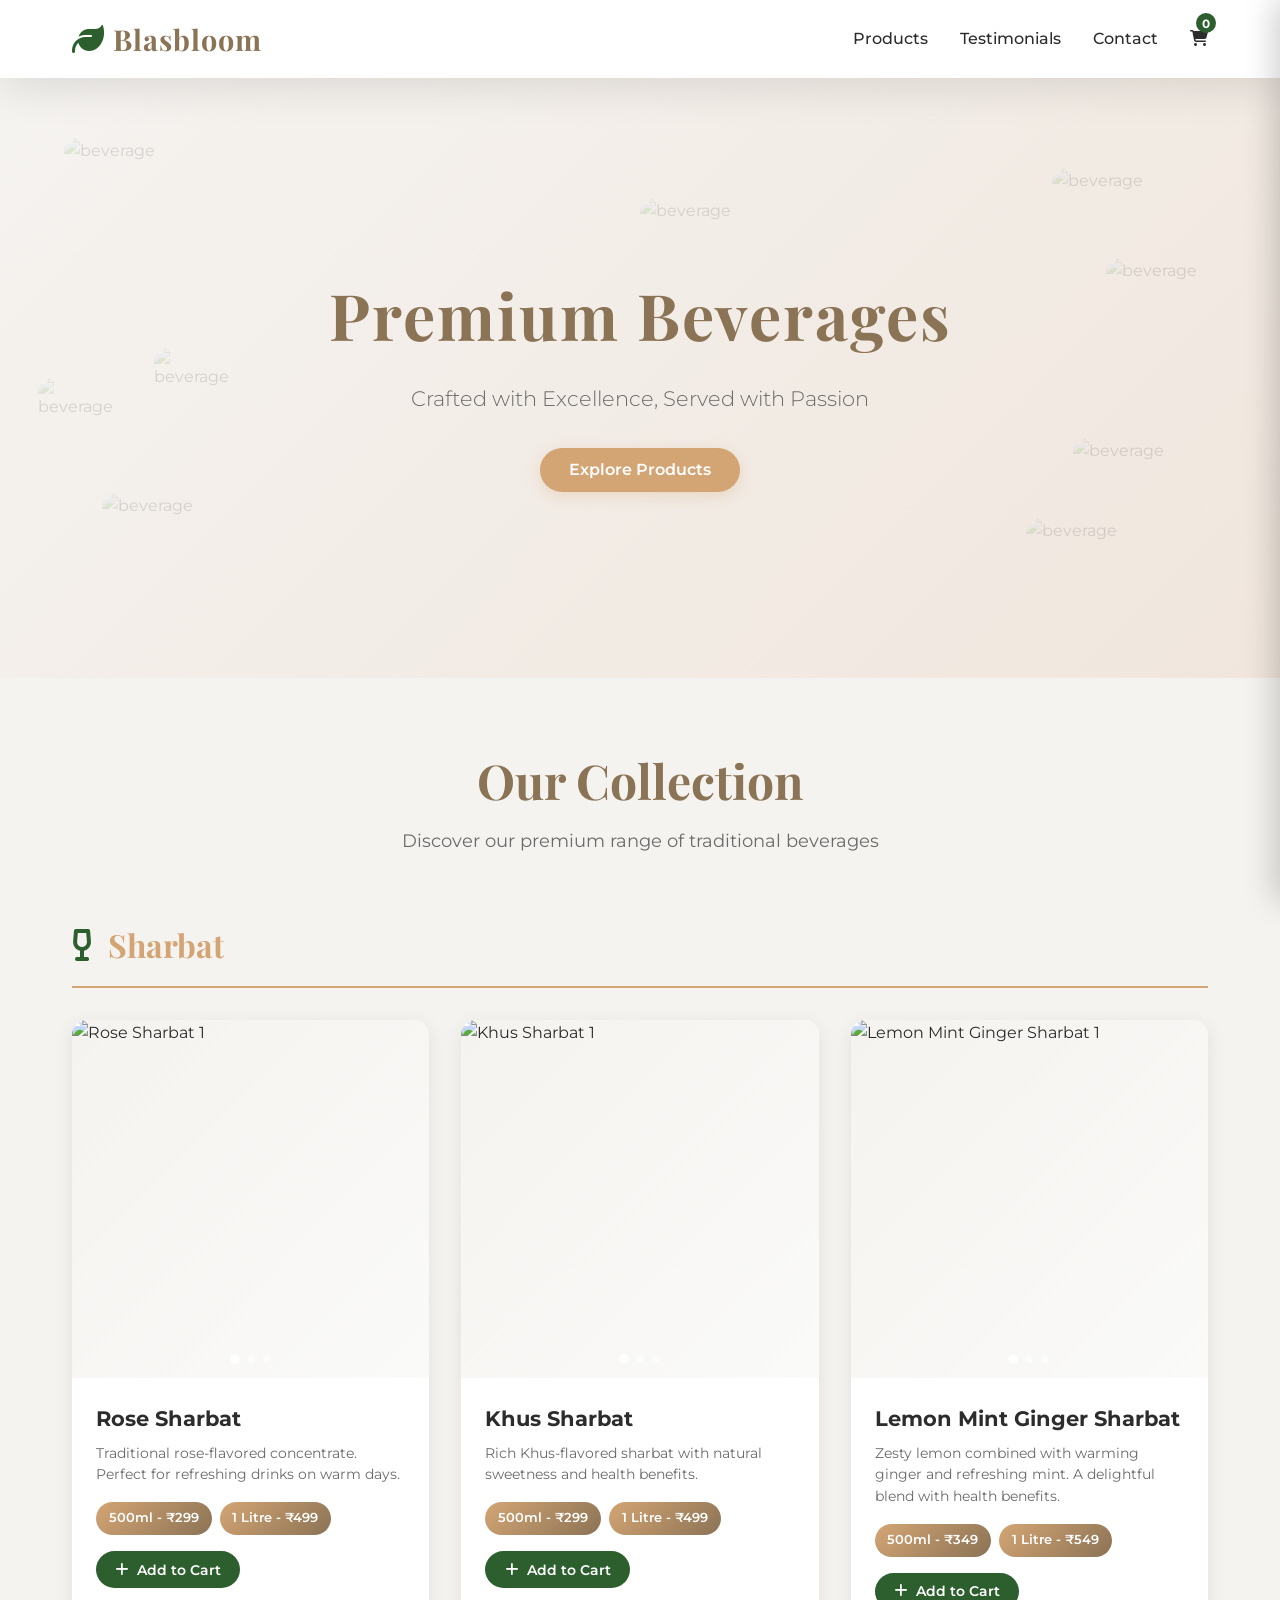
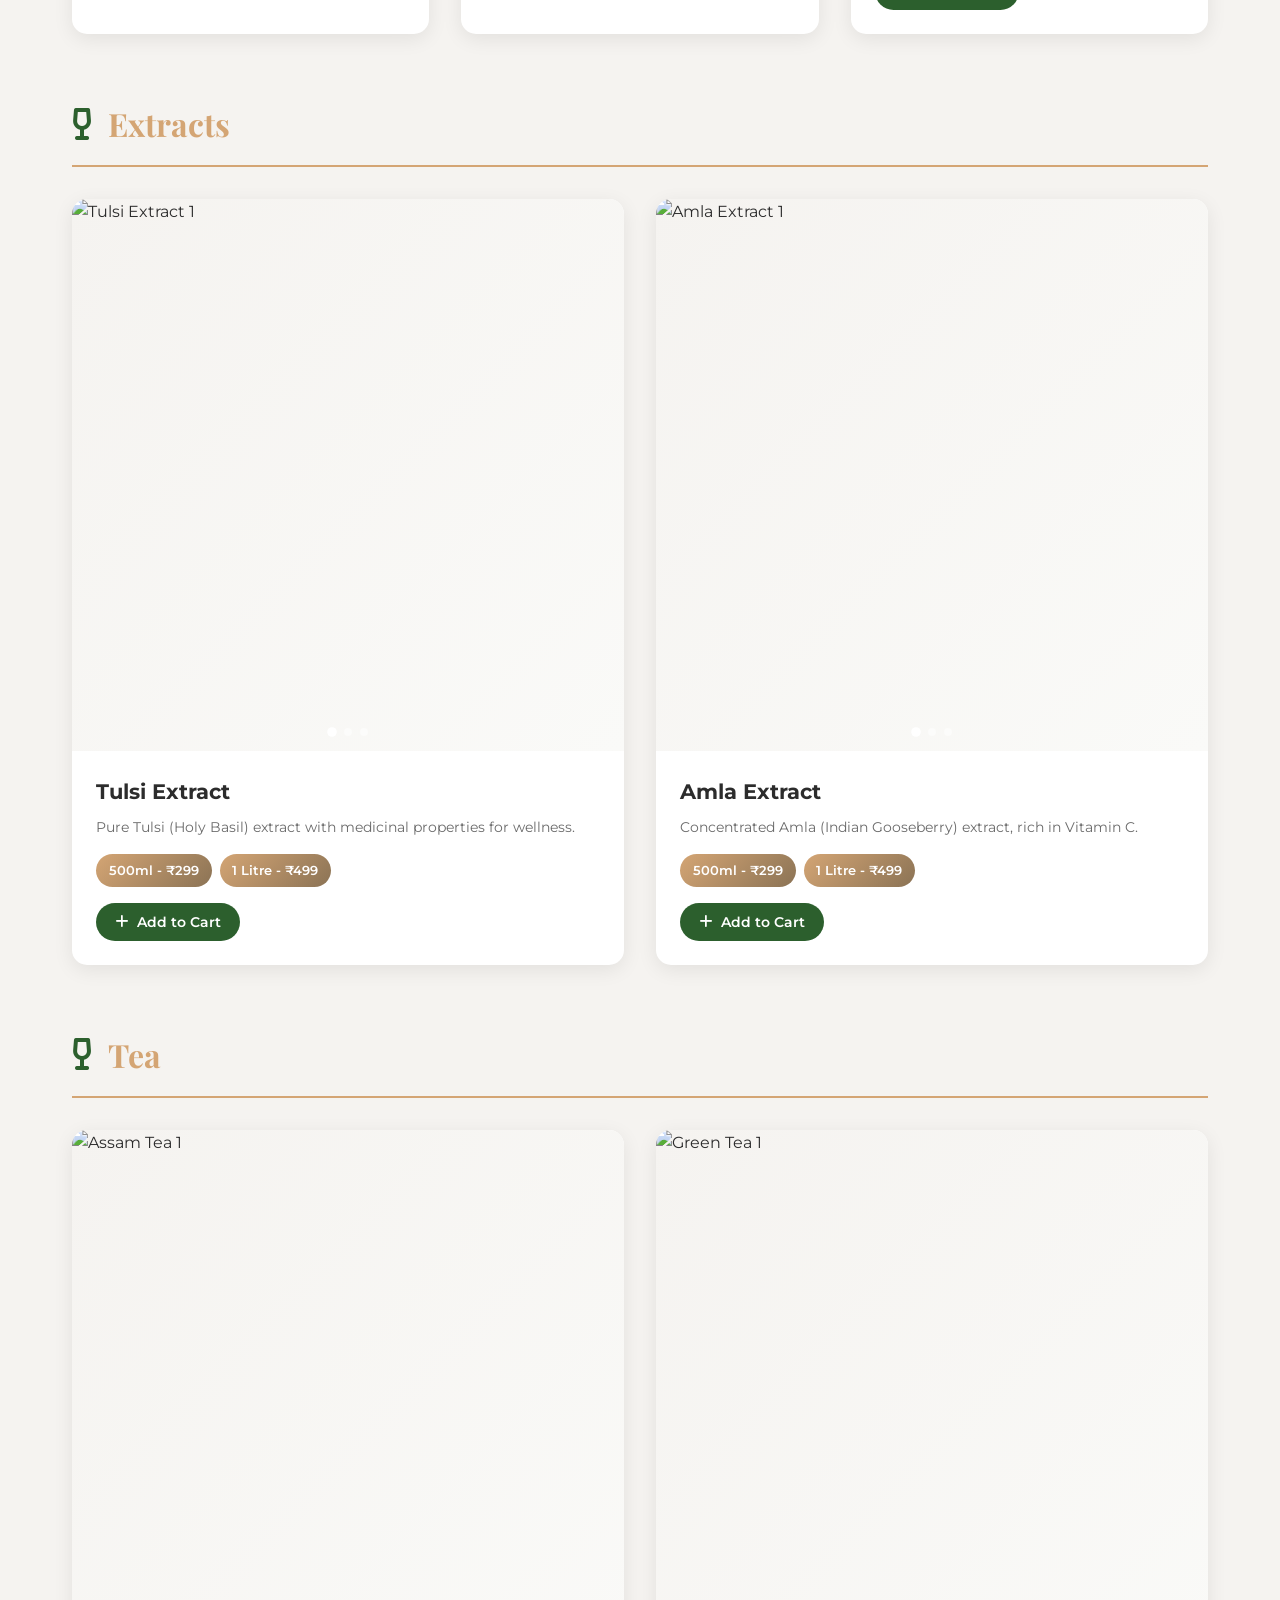
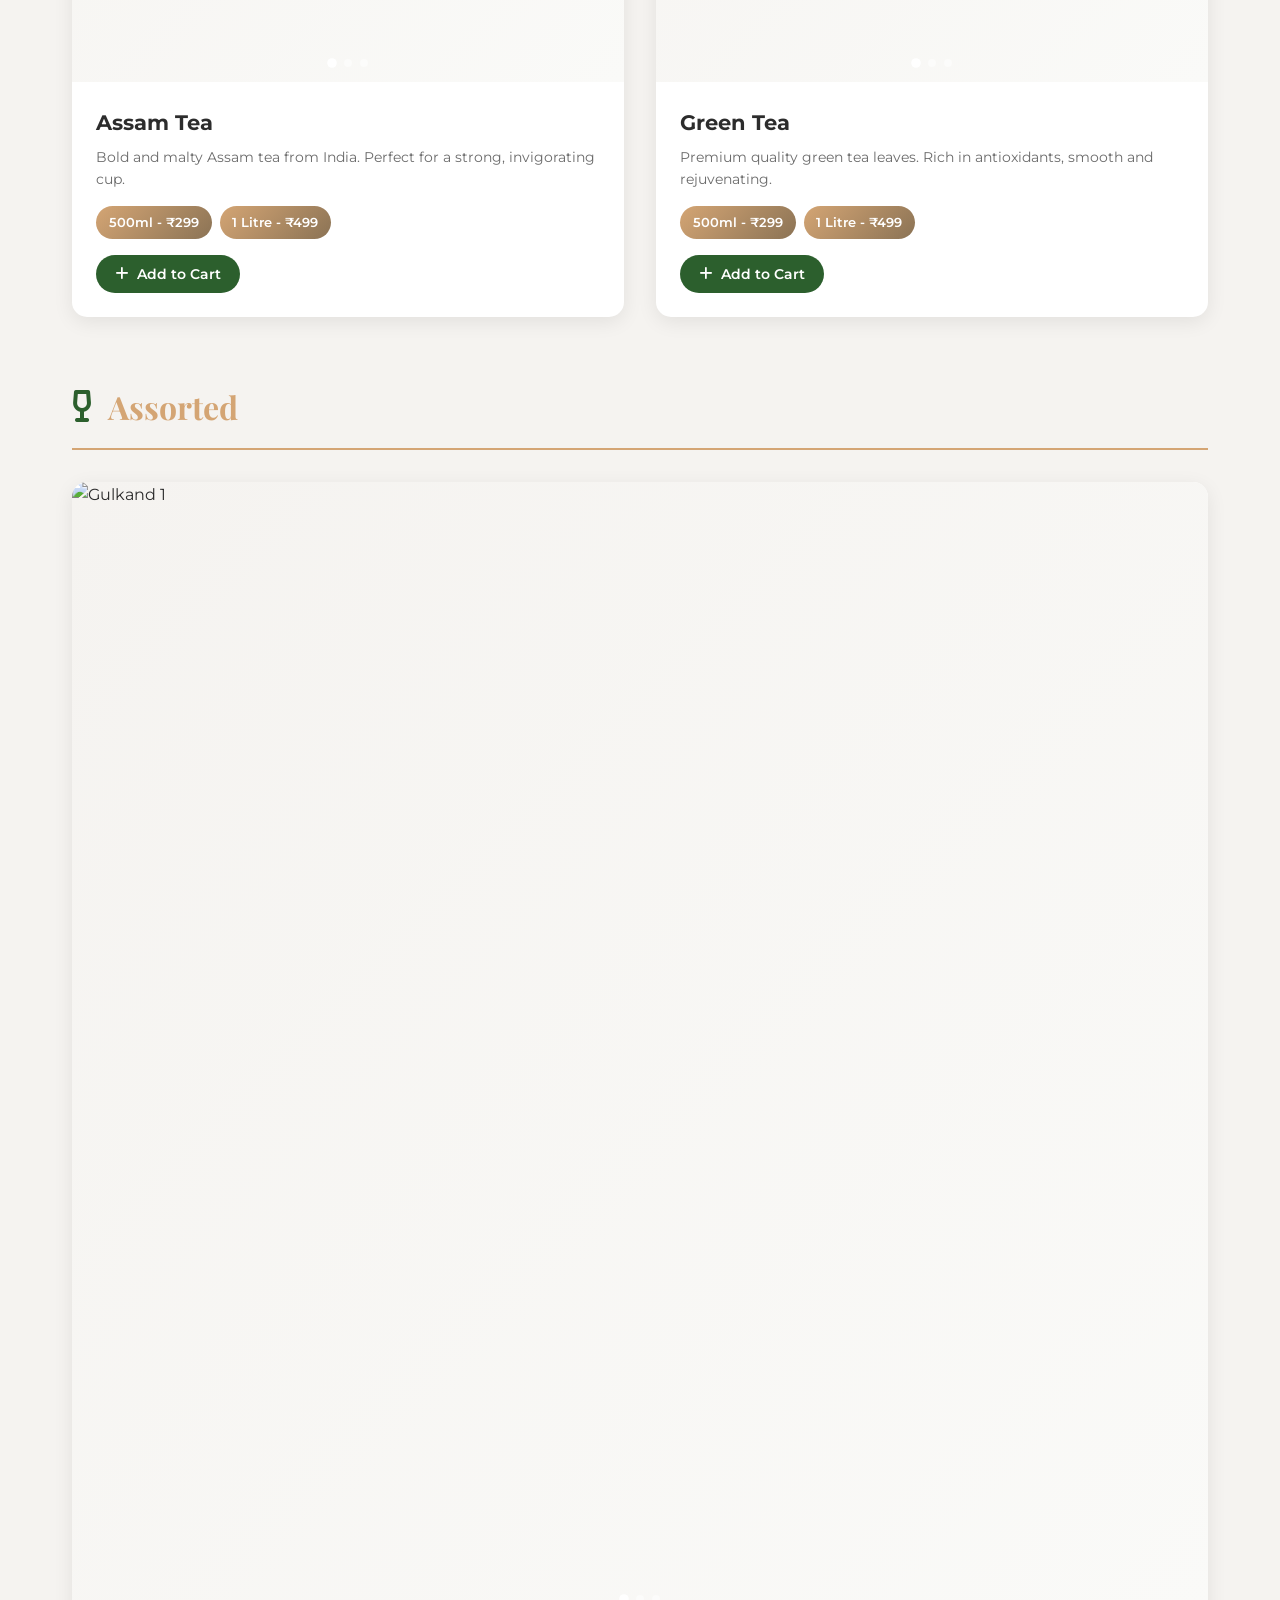
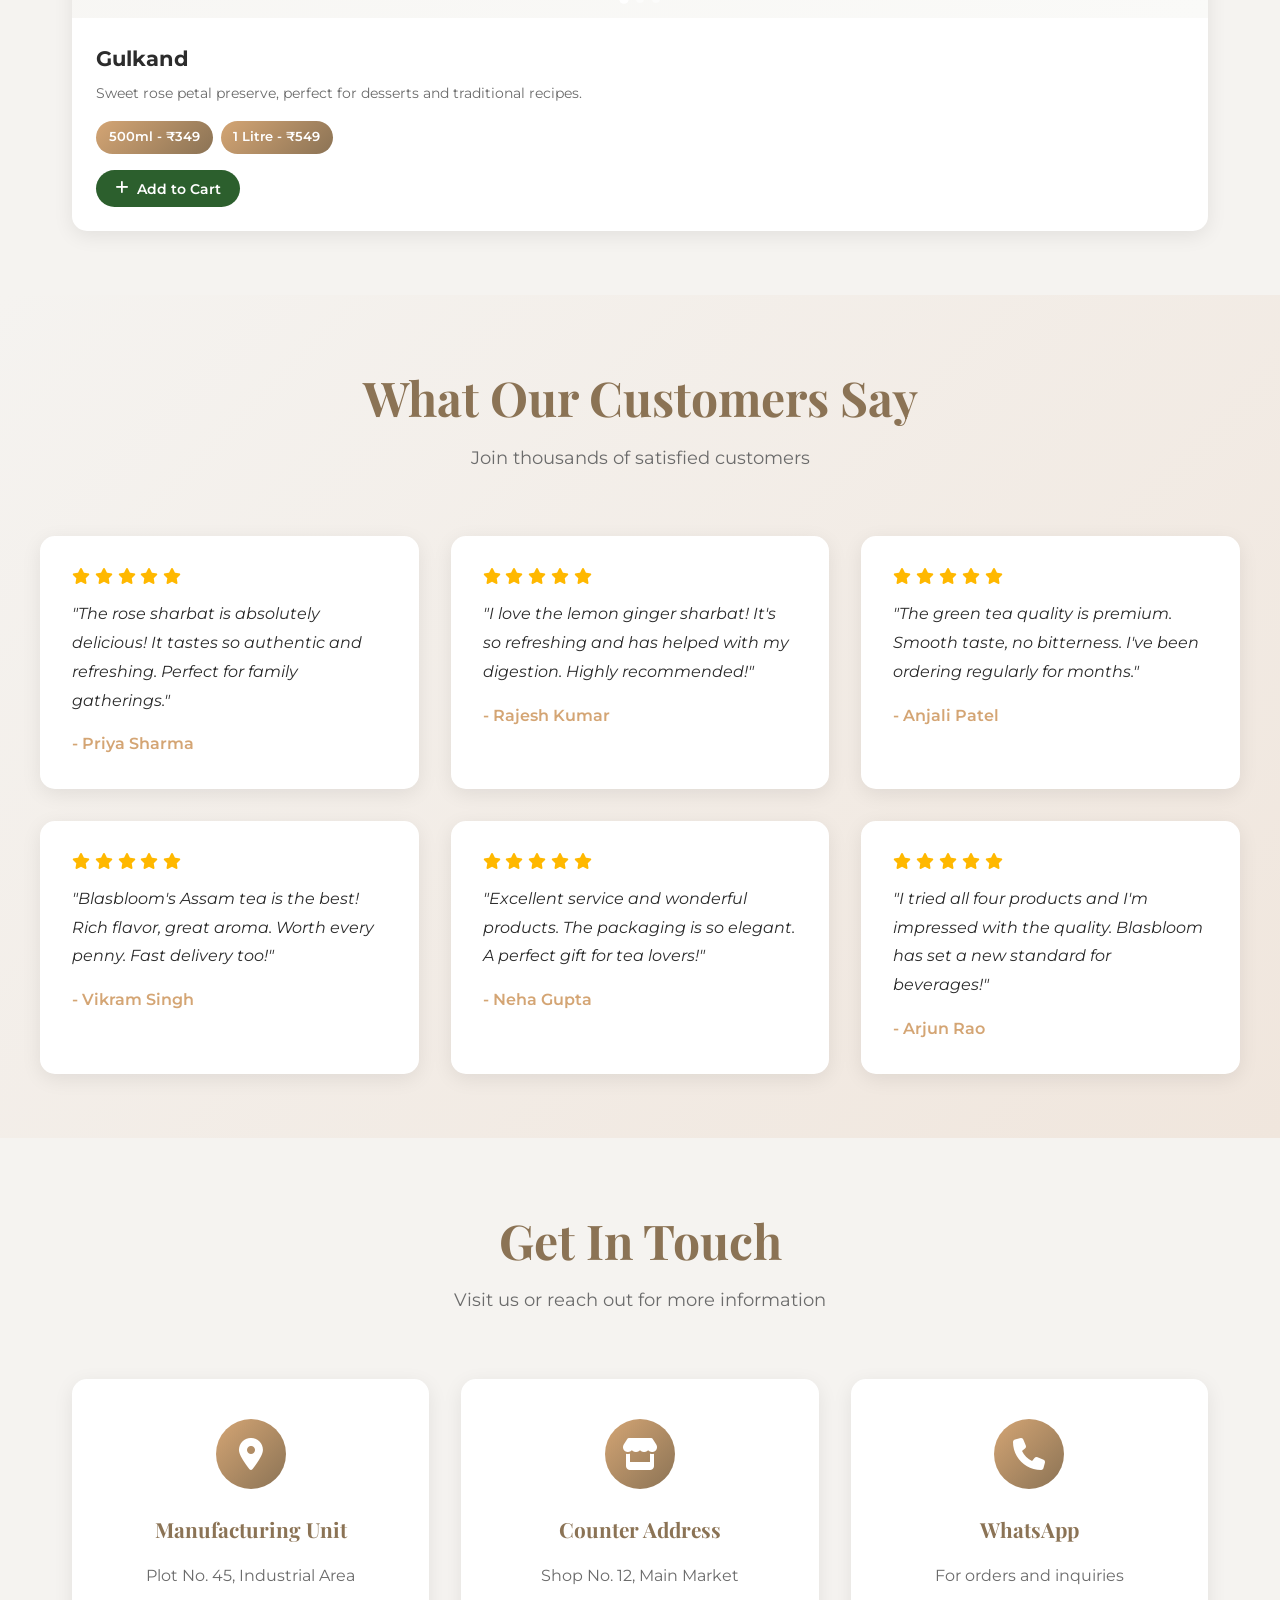
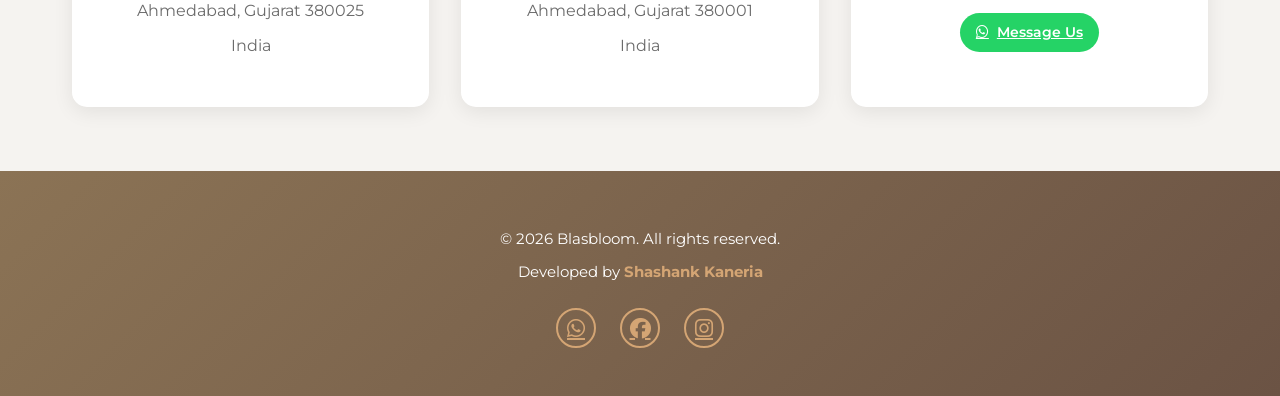
==== Blasbloom/index.html @ c69c0308 "added blasbloom" ====
<!DOCTYPE html>
<html lang="en">
<head>
    <meta charset="UTF-8">
    <meta name="viewport" content="width=device-width, initial-scale=1.0">
    <title>Blasbloom - Premium Beverages</title>
    <link href="https://fonts.googleapis.com/css2?family=Playfair+Display:wght@700&family=Montserrat:wght@400;500;600;700&display=swap" rel="stylesheet">
    <link rel="stylesheet" href="https://cdnjs.cloudflare.com/ajax/libs/font-awesome/6.4.0/css/all.min.css">
    <link rel="stylesheet" href="styles.css">
</head>
<body>
    <!-- Navigation -->
    <nav class="navbar">
        <div class="nav-container">
            <div class="logo">
                <i class="fas fa-leaf"></i>
                <span>Blasbloom</span>
            </div>
            <ul class="nav-menu">
                <li><a href="#products" class="nav-link">Products</a></li>
                <li><a href="#testimonials" class="nav-link">Testimonials</a></li>
                <li><a href="#contact" class="nav-link">Contact</a></li>
                <li><a href="#" class="nav-link cart-toggle" id="cartToggle">
                    <i class="fas fa-shopping-cart"></i>
                    <span class="cart-count" id="cartCount">0</span>
                </a></li>
            </ul>
        </div>
    </nav>

    <!-- Hero Section -->
    <section class="hero">
        <div class="hero-content">
            <h1>Premium Beverages</h1>
            <p>Crafted with Excellence, Served with Passion</p>
            <button class="btn btn-primary" onclick="document.getElementById('products').scrollIntoView({behavior: 'smooth'})">
                Explore Products
            </button>
        </div>
        <div class="hero-background">
            <img src="/img/sharbat/rose1.png?w=200&h=200&fit=crop" alt="beverage" class="hero-image hero-image-1">
            <img src="/img/sharbat/rose2.png?w=200&h=200&fit=crop" alt="beverage" class="hero-image hero-image-2">
            <img src="/img/sharbat/rose3.png?w=200&h=200&fit=crop" alt="beverage" class="hero-image hero-image-3">
            <img src="/img/sharbat/khus1.png?w=200&h=200&fit=crop" alt="beverage" class="hero-image hero-image-4">
            <img src="/img/sharbat/khus2.png?w=200&h=200&fit=crop" alt="beverage" class="hero-image hero-image-5">
            <img src="/img/sharbat/khus3.png?w=200&h=200&fit=crop" alt="beverage" class="hero-image hero-image-6">
            <img src="/img/sharbat/tulsi1.png?w=200&h=200&fit=crop" alt="beverage" class="hero-image hero-image-7">
            <img src="/img/sharbat/tulsi2.png?w=200&h=200&fit=crop" alt="beverage" class="hero-image hero-image-8">
            <img src="/img/sharbat/tulsi3.png?w=200&h=200&fit=crop" alt="beverage" class="hero-image hero-image-9">
            <img src="/img/sharbat/amlA1.png?w=200&h=200&fit=crop" alt="beverage" class="hero-image hero-image-10">
        </div>
    </section>

    <!-- Products Section -->
    <section id="products" class="products">
        <div class="section-header">
            <h2>Our Collection</h2>
            <p>Discover our premium range of traditional beverages</p>
        </div>

        <!-- Dynamic Products Container -->
        <div id="productsContainer"></div>
    </section>

    <!-- Cart Sidebar -->
    <div class="cart-sidebar" id="cartSidebar">
        <div class="cart-header">
            <h3>Your Cart</h3>
            <button class="close-cart" onclick="toggleCart()">&times;</button>
        </div>
        <div class="cart-items" id="cartItems">
            <p class="empty-cart">Your cart is empty</p>
        </div>
        <div class="cart-summary">
            <div class="summary-row">
                <span>Subtotal:</span>
                <span id="subtotal">₹0</span>
            </div>
            <div class="summary-row">
                <span>Tax (5%):</span>
                <span id="tax">₹0</span>
            </div>
            <div class="summary-row total">
                <span>Total:</span>
                <span id="total">₹0</span>
            </div>
        </div>
        <button class="btn btn-primary btn-checkout" onclick="proceedToCheckout()">
            Proceed to Checkout
        </button>
    </div>

    <!-- Testimonials Section -->
    <section id="testimonials" class="testimonials">
        <div class="section-header">
            <h2>What Our Customers Say</h2>
            <p>Join thousands of satisfied customers</p>
        </div>
        <div class="testimonials-grid">
            <div class="testimonial-card">
                <div class="stars">
                    <i class="fas fa-star"></i>
                    <i class="fas fa-star"></i>
                    <i class="fas fa-star"></i>
                    <i class="fas fa-star"></i>
                    <i class="fas fa-star"></i>
                </div>
                <p class="testimonial-text">"The rose sharbat is absolutely delicious! It tastes so authentic and refreshing. Perfect for family gatherings."</p>
                <p class="testimonial-author">- Priya Sharma</p>
            </div>

            <div class="testimonial-card">
                <div class="stars">
                    <i class="fas fa-star"></i>
                    <i class="fas fa-star"></i>
                    <i class="fas fa-star"></i>
                    <i class="fas fa-star"></i>
                    <i class="fas fa-star"></i>
                </div>
                <p class="testimonial-text">"I love the lemon ginger sharbat! It's so refreshing and has helped with my digestion. Highly recommended!"</p>
                <p class="testimonial-author">- Rajesh Kumar</p>
            </div>

            <div class="testimonial-card">
                <div class="stars">
                    <i class="fas fa-star"></i>
                    <i class="fas fa-star"></i>
                    <i class="fas fa-star"></i>
                    <i class="fas fa-star"></i>
                    <i class="fas fa-star"></i>
                </div>
                <p class="testimonial-text">"The green tea quality is premium. Smooth taste, no bitterness. I've been ordering regularly for months."</p>
                <p class="testimonial-author">- Anjali Patel</p>
            </div>

            <div class="testimonial-card">
                <div class="stars">
                    <i class="fas fa-star"></i>
                    <i class="fas fa-star"></i>
                    <i class="fas fa-star"></i>
                    <i class="fas fa-star"></i>
                    <i class="fas fa-star"></i>
                </div>
                <p class="testimonial-text">"Blasbloom's Assam tea is the best! Rich flavor, great aroma. Worth every penny. Fast delivery too!"</p>
                <p class="testimonial-author">- Vikram Singh</p>
            </div>

            <div class="testimonial-card">
                <div class="stars">
                    <i class="fas fa-star"></i>
                    <i class="fas fa-star"></i>
                    <i class="fas fa-star"></i>
                    <i class="fas fa-star"></i>
                    <i class="fas fa-star"></i>
                </div>
                <p class="testimonial-text">"Excellent service and wonderful products. The packaging is so elegant. A perfect gift for tea lovers!"</p>
                <p class="testimonial-author">- Neha Gupta</p>
            </div>

            <div class="testimonial-card">
                <div class="stars">
                    <i class="fas fa-star"></i>
                    <i class="fas fa-star"></i>
                    <i class="fas fa-star"></i>
                    <i class="fas fa-star"></i>
                    <i class="fas fa-star"></i>
                </div>
                <p class="testimonial-text">"I tried all four products and I'm impressed with the quality. Blasbloom has set a new standard for beverages!"</p>
                <p class="testimonial-author">- Arjun Rao</p>
            </div>
        </div>
    </section>

    <!-- Contact Section -->
    <section id="contact" class="contact">
        <div class="section-header">
            <h2>Get In Touch</h2>
            <p>Visit us or reach out for more information</p>
        </div>
        <div class="contact-grid">
            <div class="contact-card">
                <div class="contact-icon">
                    <i class="fas fa-map-marker-alt"></i>
                </div>
                <h3>Manufacturing Unit</h3>
                <p>Plot No. 45, Industrial Area</p>
                <p>Ahmedabad, Gujarat 380025</p>
                <p>India</p>
            </div>

            <div class="contact-card">
                <div class="contact-icon">
                    <i class="fas fa-store"></i>
                </div>
                <h3>Counter Address</h3>
                <p>Shop No. 12, Main Market</p>
                <p>Ahmedabad, Gujarat 380001</p>
                <p>India</p>
            </div>

            <div class="contact-card">
                <div class="contact-icon">
                    <i class="fas fa-phone"></i>
                </div>
                <h3>WhatsApp</h3>
                <p>For orders and inquiries</p>
                <a href="https://wa.me/919649507931" target="_blank" class="btn btn-small btn-whatsapp">
                    <i class="fab fa-whatsapp"></i> Message Us
                </a>
            </div>
        </div>
    </section>

    <!-- Footer -->
    <footer class="footer">
        <div class="footer-content">
            <p>&copy; 2026 Blasbloom. All rights reserved.</p>
            <p>Developed by <strong>Shashank Kaneria</strong></p>
        </div>
        <div class="footer-social">
            <a href="https://wa.me/919649507931" target="_blank" title="WhatsApp"><i class="fab fa-whatsapp"></i></a>
            <a href="#" title="Facebook"><i class="fab fa-facebook"></i></a>
            <a href="#" title="Instagram"><i class="fab fa-instagram"></i></a>
        </div>
    </footer>

    <!-- Cart Overlay -->
    <div class="cart-overlay" id="cartOverlay" onclick="toggleCart()"></div>

    <script src="script.js"></script>
</body>
</html>
---- Blasbloom/styles.css ----
/* ==================== Global Styles ==================== */
* {
    margin: 0;
    padding: 0;
    box-sizing: border-box;
}

:root {
    --primary-color: #8B7355;
    --secondary-color: #D4A574;
    --accent-color: #2C5F2D;
    --light-bg: #F5F3F0;
    --text-dark: #2C2C2C;
    --text-light: #6B6B6B;
    --white: #FFFFFF;
    --shadow: 0 10px 40px rgba(0, 0, 0, 0.1);
    --transition: all 0.3s ease;
}

html {
    scroll-behavior: smooth;
}

body {
    font-family: 'Montserrat', sans-serif;
    color: var(--text-dark);
    line-height: 1.6;
    background-color: var(--light-bg);
}

/* ==================== Navigation ==================== */
.navbar {
    background: var(--white);
    padding: 1rem 0;
    position: sticky;
    top: 0;
    z-index: 100;
    box-shadow: var(--shadow);
    animation: slideDown 0.5s ease;
}

@keyframes slideDown {
    from {
        transform: translateY(-100%);
        opacity: 0;
    }
    to {
        transform: translateY(0);
        opacity: 1;
    }
}

.nav-container {
    max-width: 1200px;
    margin: 0 auto;
    padding: 0 2rem;
    display: flex;
    justify-content: space-between;
    align-items: center;
}

.logo {
    font-size: 1.8rem;
    font-weight: 700;
    color: var(--primary-color);
    display: flex;
    align-items: center;
    gap: 0.5rem;
    font-family: 'Playfair Display', serif;
    letter-spacing: 1px;
}

.logo i {
    color: var(--accent-color);
    font-size: 2rem;
}

.nav-menu {
    display: flex;
    list-style: none;
    gap: 2rem;
    align-items: center;
}

.nav-link {
    text-decoration: none;
    color: var(--text-dark);
    font-weight: 500;
    position: relative;
    transition: var(--transition);
    padding: 0.5rem 0;
}

.nav-link::after {
    content: '';
    position: absolute;
    bottom: 0;
    left: 0;
    width: 0;
    height: 2px;
    background: var(--secondary-color);
    transition: var(--transition);
}

.nav-link:hover::after {
    width: 100%;
}

.nav-link:hover {
    color: var(--secondary-color);
}

#cartToggle {
    position: relative;
}

.cart-count {
    position: absolute;
    top: -8px;
    right: -8px;
    background: var(--accent-color);
    color: var(--white);
    border-radius: 50%;
    width: 20px;
    height: 20px;
    display: flex;
    align-items: center;
    justify-content: center;
    font-size: 0.75rem;
    font-weight: 700;
}

/* ==================== Hero Section ==================== */
.hero {
    position: relative;
    min-height: 600px;
    display: flex;
    align-items: center;
    justify-content: center;
    overflow: hidden;
    background: linear-gradient(135deg, var(--light-bg) 0%, #F0E6DD 100%);
}

.hero-background {
    position: absolute;
    width: 100%;
    height: 100%;
    top: 0;
    left: 0;
    z-index: 0;
    overflow: hidden;
}

.blob {
    position: absolute;
    opacity: 0.1;
}

.blob-1 {
    width: 500px;
    height: 500px;
    background: var(--primary-color);
    border-radius: 40% 60% 70% 30% / 40% 50% 60% 50%;
    top: -200px;
    right: -200px;
    animation: blob1 8s infinite;
}

.blob-2 {
    width: 400px;
    height: 400px;
    background: var(--secondary-color);
    border-radius: 30% 70% 70% 30% / 30% 30% 70% 70%;
    bottom: -150px;
    left: -150px;
    animation: blob2 8s infinite;
}

.hero-image {
    position: absolute;
    width: 120px;
    height: 120px;
    object-fit: cover;
    border-radius: 15px;
    opacity: 0.15;
    animation-duration: 15s;
    animation-iteration-count: infinite;
}

.hero-image-1 {
    top: 10%;
    left: 5%;
    animation: float 15s ease-in-out infinite;
}

.hero-image-2 {
    top: 15%;
    right: 10%;
    width: 100px;
    height: 100px;
    animation: float 18s ease-in-out infinite 2s;
}

.hero-image-3 {
    top: 50%;
    left: 3%;
    width: 90px;
    height: 90px;
    animation: float 16s ease-in-out infinite 4s;
}

.hero-image-4 {
    top: 30%;
    right: 5%;
    width: 110px;
    height: 110px;
    animation: float 17s ease-in-out infinite 1s;
}

.hero-image-5 {
    bottom: 15%;
    left: 8%;
    width: 95px;
    height: 95px;
    animation: float 19s ease-in-out infinite 3s;
}

.hero-image-6 {
    top: 60%;
    right: 8%;
    width: 105px;
    height: 105px;
    animation: float 16s ease-in-out infinite 2.5s;
}

.hero-image-7 {
    top: 45%;
    left: 12%;
    width: 85px;
    height: 85px;
    animation: float 18s ease-in-out infinite 1.5s;
}

.hero-image-8 {
    bottom: 10%;
    right: 12%;
    width: 100px;
    height: 100px;
    animation: float 17s ease-in-out infinite 3.5s;
}

.hero-image-9 {
    top: 20%;
    left: 50%;
    width: 95px;
    height: 95px;
    animation: float 20s ease-in-out infinite 2s;
}

.hero-image-10 {
    bottom: 20%;
    left: 45%;
    width: 110px;
    height: 110px;
    animation: float 15s ease-in-out infinite 4s;
}

@keyframes float {
    0%, 100% { transform: translateY(0px) rotate(0deg); opacity: 0.15; }
    50% { transform: translateY(-20px) rotate(180deg); opacity: 0.25; }
}

@keyframes blob1 {
    0%, 100% { transform: translate(0, 0) rotate(0deg); }
    50% { transform: translate(30px, -30px) rotate(180deg); }
}

@keyframes blob2 {
    0%, 100% { transform: translate(0, 0) rotate(0deg); }
    50% { transform: translate(-20px, 20px) rotate(180deg); }
}

.hero-content {
    position: relative;
    z-index: 10;
    text-align: center;
    animation: fadeInUp 0.8s ease;
}

@keyframes fadeInUp {
    from {
        opacity: 0;
        transform: translateY(30px);
    }
    to {
        opacity: 1;
        transform: translateY(0);
    }
}

.hero-content h1 {
    font-family: 'Playfair Display', serif;
    font-size: 4rem;
    color: var(--primary-color);
    margin-bottom: 1rem;
    letter-spacing: 2px;
}

.hero-content p {
    font-size: 1.3rem;
    color: var(--text-light);
    margin-bottom: 2rem;
    font-weight: 300;
}

/* ==================== Buttons ==================== */
.btn {
    padding: 0.8rem 1.8rem;
    border: none;
    border-radius: 50px;
    cursor: pointer;
    font-weight: 600;
    transition: var(--transition);
    font-family: 'Montserrat', sans-serif;
    font-size: 1rem;
}

.btn-primary {
    background: var(--secondary-color);
    color: var(--white);
    box-shadow: 0 4px 15px rgba(212, 165, 116, 0.3);
}

.btn-primary:hover {
    transform: translateY(-2px);
    box-shadow: 0 6px 20px rgba(212, 165, 116, 0.4);
}

.btn-small {
    padding: 0.5rem 1rem;
    font-size: 0.9rem;
}

.btn-add-cart {
    background: var(--accent-color);
    color: var(--white);
    display: inline-flex;
    align-items: center;
    justify-content: center;
    gap: 0.5rem;
    padding: 0.6rem 1.2rem;
    border-radius: 25px;
    font-size: 0.9rem;
    font-weight: 600;
}

.btn-add-cart:hover {
    transform: translateY(-2px);
    box-shadow: 0 4px 15px rgba(44, 95, 45, 0.3);
}

.btn-checkout {
    width: 100%;
    margin-top: 1.5rem;
}

.btn-whatsapp {
    background: #25D366;
    color: var(--white);
    display: inline-flex;
    align-items: center;
    gap: 0.5rem;
    margin-top: 1rem;
}

.btn-whatsapp:hover {
    background: #20BA5A;
}

/* ==================== Products Section ==================== */
.products {
    max-width: 1200px;
    margin: 4rem auto;
    padding: 0 2rem;
}

.section-header {
    text-align: center;
    margin-bottom: 4rem;
    animation: fadeIn 0.6s ease;
}

@keyframes fadeIn {
    from { opacity: 0; }
    to { opacity: 1; }
}

.section-header h2 {
    font-family: 'Playfair Display', serif;
    font-size: 3rem;
    color: var(--primary-color);
    margin-bottom: 0.5rem;
}

.section-header p {
    color: var(--text-light);
    font-size: 1.1rem;
}

.category {
    margin-bottom: 4rem;
}

.category-title {
    font-family: 'Playfair Display', serif;
    font-size: 2rem;
    color: var(--secondary-color);
    margin-bottom: 2rem;
    padding-bottom: 1rem;
    border-bottom: 2px solid var(--secondary-color);
    display: flex;
    align-items: center;
    gap: 1rem;
}

.category-title i {
    color: var(--accent-color);
}

.products-grid {
    display: grid;
    grid-template-columns: repeat(auto-fit, minmax(280px, 1fr));
    gap: 2rem;
}

.product-card {
    background: var(--white);
    border-radius: 15px;
    overflow: hidden;
    box-shadow: 0 5px 20px rgba(0, 0, 0, 0.08);
    transition: var(--transition);
    animation: fadeInUp 0.6s ease;
}

.product-card:hover {
    transform: translateY(-10px);
    box-shadow: var(--shadow);
}

.product-images {
    position: relative;
    width: 100%;
    aspect-ratio: 1;
    overflow: hidden;
    background: linear-gradient(135deg, var(--light-bg) 0%, #FAFAF8 100%);
}

.image-slider {
    position: relative;
    width: 100%;
    height: 100%;
}

.product-img {
    width: 100%;
    height: 100%;
    object-fit: cover;
    opacity: 0;
    position: absolute;
    transition: opacity 0.5s ease;
}

.product-img.active {
    opacity: 1;
}

.image-dots {
    position: absolute;
    bottom: 15px;
    left: 50%;
    transform: translateX(-50%);
    display: flex;
    gap: 8px;
    z-index: 10;
}

.dot {
    width: 8px;
    height: 8px;
    background: rgba(255, 255, 255, 0.5);
    border-radius: 50%;
    cursor: pointer;
    transition: var(--transition);
}

.dot.active {
    background: var(--white);
    transform: scale(1.2);
}

.dot:hover {
    background: rgba(255, 255, 255, 0.8);
}

.product-info {
    padding: 1.5rem;
}

.product-info h4 {
    font-size: 1.3rem;
    color: var(--text-dark);
    margin-bottom: 0.5rem;
}

.product-description {
    color: var(--text-light);
    font-size: 0.9rem;
    margin-bottom: 1rem;
    line-height: 1.5;
}

.product-sizes {
    display: flex;
    gap: 0.5rem;
    margin: 0.8rem 0;
    flex-wrap: wrap;
}

.size-badge {
    background: linear-gradient(135deg, var(--secondary-color) 0%, var(--primary-color) 100%);
    color: var(--white);
    padding: 0.4rem 0.8rem;
    border-radius: 20px;
    font-size: 0.8rem;
    font-weight: 600;
    display: inline-block;
}

.product-footer {
    display: flex;
    justify-content: space-between;
    align-items: center;
    margin-top: 1rem;
}

.price {
    font-size: 1.5rem;
    font-weight: 700;
    color: var(--secondary-color);
}

/* ==================== Cart Sidebar ==================== */
.cart-sidebar {
    position: fixed;
    right: -400px;
    top: 0;
    width: 400px;
    height: 100vh;
    background: var(--white);
    box-shadow: -5px 0 30px rgba(0, 0, 0, 0.2);
    z-index: 200;
    display: flex;
    flex-direction: column;
    transition: var(--transition);
    overflow-y: auto;
}

.cart-sidebar.active {
    right: 0;
}

.cart-header {
    padding: 1.5rem;
    border-bottom: 2px solid var(--light-bg);
    display: flex;
    justify-content: space-between;
    align-items: center;
}

.cart-header h3 {
    color: var(--primary-color);
    font-family: 'Playfair Display', serif;
    font-size: 1.5rem;
}

.close-cart {
    background: none;
    border: none;
    font-size: 2rem;
    cursor: pointer;
    color: var(--text-dark);
    transition: var(--transition);
}

.close-cart:hover {
    color: var(--secondary-color);
}

.cart-items {
    flex: 1;
    overflow-y: auto;
    padding: 1.5rem;
}

.empty-cart {
    text-align: center;
    color: var(--text-light);
    padding: 2rem 0;
}

.cart-item {
    display: flex;
    gap: 1rem;
    padding: 1rem 0;
    border-bottom: 1px solid var(--light-bg);
    animation: slideInRight 0.3s ease;
}

@keyframes slideInRight {
    from {
        opacity: 0;
        transform: translateX(20px);
    }
    to {
        opacity: 1;
        transform: translateX(0);
    }
}

.cart-item-image {
    width: 80px;
    height: 80px;
    border-radius: 8px;
    object-fit: cover;
}

.cart-item-details {
    flex: 1;
}

.cart-item-name {
    font-weight: 600;
    color: var(--text-dark);
    margin-bottom: 0.5rem;
}

.cart-item-size {
    font-size: 0.85rem;
    color: var(--secondary-color);
    font-weight: 600;
    margin-bottom: 0.5rem;
}

.cart-item-controls {
    display: flex;
    align-items: center;
    gap: 0.5rem;
    margin-bottom: 0.5rem;
}

.qty-btn {
    width: 24px;
    height: 24px;
    border: 1px solid var(--secondary-color);
    background: none;
    color: var(--secondary-color);
    border-radius: 4px;
    cursor: pointer;
    font-weight: 600;
    transition: var(--transition);
}

.qty-btn:hover {
    background: var(--secondary-color);
    color: var(--white);
}

.cart-item-qty {
    font-weight: 600;
    min-width: 30px;
    text-align: center;
}

.cart-item-price {
    color: var(--secondary-color);
    font-weight: 700;
}

.remove-btn {
    background: none;
    border: none;
    color: #E74C3C;
    cursor: pointer;
    font-size: 0.8rem;
    transition: var(--transition);
}

.remove-btn:hover {
    color: #C0392B;
}

.cart-summary {
    padding: 1.5rem;
    border-top: 2px solid var(--light-bg);
    background: var(--light-bg);
}

.summary-row {
    display: flex;
    justify-content: space-between;
    margin-bottom: 0.8rem;
    color: var(--text-dark);
    font-weight: 500;
}

.summary-row.total {
    font-size: 1.2rem;
    font-weight: 700;
    color: var(--secondary-color);
    border-top: 1px solid rgba(0, 0, 0, 0.1);
    padding-top: 0.8rem;
}

.cart-overlay {
    position: fixed;
    top: 0;
    left: 0;
    width: 100%;
    height: 100%;
    background: rgba(0, 0, 0, 0.5);
    z-index: 150;
    opacity: 0;
    visibility: hidden;
    transition: var(--transition);
}

.cart-overlay.active {
    opacity: 1;
    visibility: visible;
}

/* ==================== Testimonials Section ==================== */
.testimonials {
    background: linear-gradient(135deg, var(--light-bg) 0%, #F0E6DD 100%);
    padding: 4rem 2rem;
    margin: 4rem 0;
}

.testimonials-grid {
    display: grid;
    grid-template-columns: repeat(auto-fit, minmax(300px, 1fr));
    gap: 2rem;
    max-width: 1200px;
    margin: 3rem auto 0;
}

.testimonial-card {
    background: var(--white);
    padding: 2rem;
    border-radius: 15px;
    box-shadow: 0 5px 20px rgba(0, 0, 0, 0.08);
    transition: var(--transition);
    animation: fadeInUp 0.6s ease;
}

.testimonial-card:hover {
    transform: translateY(-5px);
    box-shadow: var(--shadow);
}

.stars {
    display: flex;
    gap: 0.3rem;
    margin-bottom: 1rem;
    color: #FFB800;
}

.testimonial-text {
    color: var(--text-dark);
    margin-bottom: 1rem;
    line-height: 1.8;
    font-style: italic;
}

.testimonial-author {
    color: var(--secondary-color);
    font-weight: 600;
}

/* ==================== Contact Section ==================== */
.contact {
    max-width: 1200px;
    margin: 4rem auto;
    padding: 0 2rem;
}

.contact-grid {
    display: grid;
    grid-template-columns: repeat(auto-fit, minmax(300px, 1fr));
    gap: 2rem;
    margin-top: 3rem;
}

.contact-card {
    background: var(--white);
    padding: 2.5rem;
    border-radius: 15px;
    text-align: center;
    box-shadow: 0 5px 20px rgba(0, 0, 0, 0.08);
    transition: var(--transition);
    animation: fadeInUp 0.6s ease;
}

.contact-card:hover {
    transform: translateY(-5px);
    box-shadow: var(--shadow);
}

.contact-icon {
    width: 70px;
    height: 70px;
    background: linear-gradient(135deg, var(--secondary-color) 0%, var(--primary-color) 100%);
    border-radius: 50%;
    display: flex;
    align-items: center;
    justify-content: center;
    margin: 0 auto 1.5rem;
    font-size: 2rem;
    color: var(--white);
}

.contact-card h3 {
    color: var(--primary-color);
    margin-bottom: 1rem;
    font-family: 'Playfair Display', serif;
    font-size: 1.3rem;
}

.contact-card p {
    color: var(--text-light);
    margin-bottom: 0.5rem;
    line-height: 1.7;
}

/* ==================== Footer ==================== */
.footer {
    background: linear-gradient(135deg, var(--primary-color) 0%, #6B5344 100%);
    color: var(--white);
    padding: 3rem 2rem;
    text-align: center;
    margin-top: 4rem;
}

.footer-content p {
    margin: 0.5rem 0;
    font-size: 0.95rem;
}

.footer-content strong {
    color: var(--secondary-color);
}

.footer-social {
    display: flex;
    justify-content: center;
    gap: 1.5rem;
    margin-top: 1.5rem;
}

.footer-social a {
    color: var(--secondary-color);
    font-size: 1.3rem;
    transition: var(--transition);
    width: 40px;
    height: 40px;
    border-radius: 50%;
    border: 2px solid var(--secondary-color);
    display: flex;
    align-items: center;
    justify-content: center;
}

.footer-social a:hover {
    background: var(--secondary-color);
    color: var(--primary-color);
    transform: translateY(-3px);
}

/* ==================== Responsive Design ==================== */
@media (max-width: 768px) {
    .hero-content h1 {
        font-size: 2.5rem;
    }

    .hero-content p {
        font-size: 1rem;
    }

    .section-header h2 {
        font-size: 2rem;
    }

    .category-title {
        font-size: 1.5rem;
    }

    .products-grid {
        grid-template-columns: 1fr;
    }

    .cart-sidebar {
        width: 100%;
        right: -100%;
    }

    .nav-menu {
        gap: 1rem;
    }

    .testimonials-grid {
        grid-template-columns: 1fr;
    }

    .contact-grid {
        grid-template-columns: 1fr;
    }

    .hero {
        min-height: 400px;
    }
}

@media (max-width: 480px) {
    .navbar {
        padding: 0.75rem 0;
    }

    .nav-container {
        padding: 0 1rem;
    }

    .logo {
        font-size: 1.4rem;
    }

    .logo i {
        font-size: 1.5rem;
    }

    .nav-menu {
        gap: 0.8rem;
    }

    .nav-link {
        display: none;
    }

    #cartToggle {
        display: block;
    }

    .hero-content h1 {
        font-size: 1.8rem;
    }

    .hero-content p {
        font-size: 0.9rem;
    }

    .section-header h2 {
        font-size: 1.5rem;
    }

    .category-title {
        font-size: 1.2rem;
    }

    .products-grid {
        gap: 1rem;
    }

    .testimonials-grid {
        gap: 1rem;
    }

    .cart-sidebar {
        width: 100%;
    }

    .contact-grid {
        gap: 1rem;
    }

    .testimonial-card,
    .contact-card {
        padding: 1.5rem;
    }

    .footer {
        padding: 2rem 1rem;
    }
}

/* ==================== Size Selector Modal ==================== */
.size-selector-modal {
    position: fixed;
    top: 0;
    left: 0;
    width: 100%;
    height: 100%;
    background: rgba(0, 0, 0, 0.5);
    display: flex;
    align-items: center;
    justify-content: center;
    z-index: 300;
    animation: fadeIn 0.3s ease;
}

.size-selector-content {
    background: var(--white);
    border-radius: 15px;
    padding: 2rem;
    max-width: 400px;
    width: 90%;
    box-shadow: 0 10px 40px rgba(0, 0, 0, 0.3);
    animation: slideInUp 0.3s ease;
}

.size-selector-header {
    display: flex;
    justify-content: space-between;
    align-items: center;
    margin-bottom: 1.5rem;
    border-bottom: 2px solid var(--light-bg);
    padding-bottom: 1rem;
}

.size-selector-header h3 {
    font-family: 'Playfair Display', serif;
    color: var(--primary-color);
    font-size: 1.5rem;
    margin: 0;
}

.close-modal {
    background: none;
    border: none;
    font-size: 2rem;
    cursor: pointer;
    color: var(--text-dark);
    transition: var(--transition);
    padding: 0;
}

.close-modal:hover {
    color: var(--secondary-color);
}

.size-options {
    display: flex;
    flex-direction: column;
    gap: 1rem;
}

.size-option {
    background: linear-gradient(135deg, var(--light-bg) 0%, #FAFAF8 100%);
    border: 2px solid var(--secondary-color);
    border-radius: 10px;
    padding: 1rem;
    cursor: pointer;
    transition: var(--transition);
    display: flex;
    justify-content: space-between;
    align-items: center;
    font-family: 'Montserrat', sans-serif;
    font-weight: 600;
}

.size-option:hover {
    background: var(--secondary-color);
    color: var(--white);
    transform: translateX(5px);
}

.size-name {
    font-size: 1.1rem;
    color: var(--text-dark);
}

.size-option:hover .size-name {
    color: var(--white);
}

.size-price {
    font-size: 1.3rem;
    font-weight: 700;
    color: var(--secondary-color);
}

.size-option:hover .size-price {
    color: var(--white);
}

@keyframes slideInUp {
    from {
        opacity: 0;
        transform: translateY(30px);
    }
    to {
        opacity: 1;
        transform: translateY(0);
    }
}
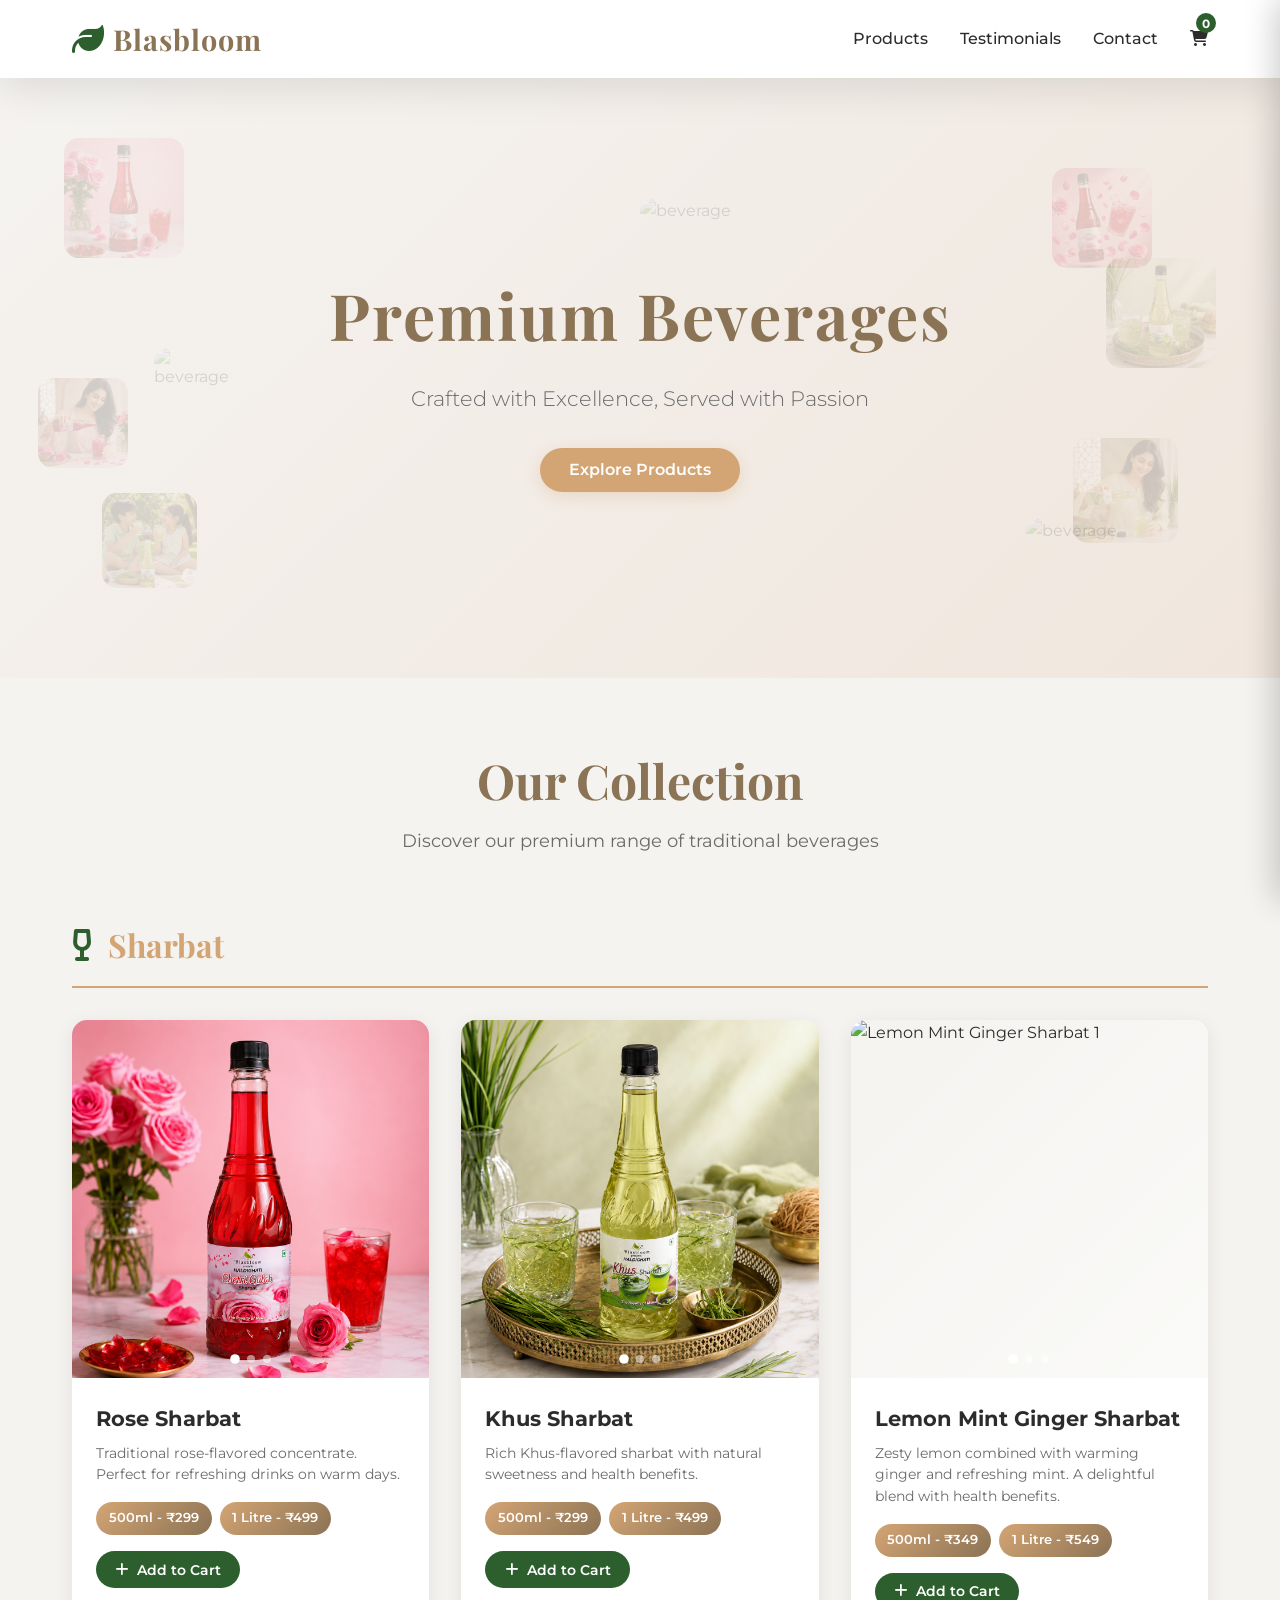
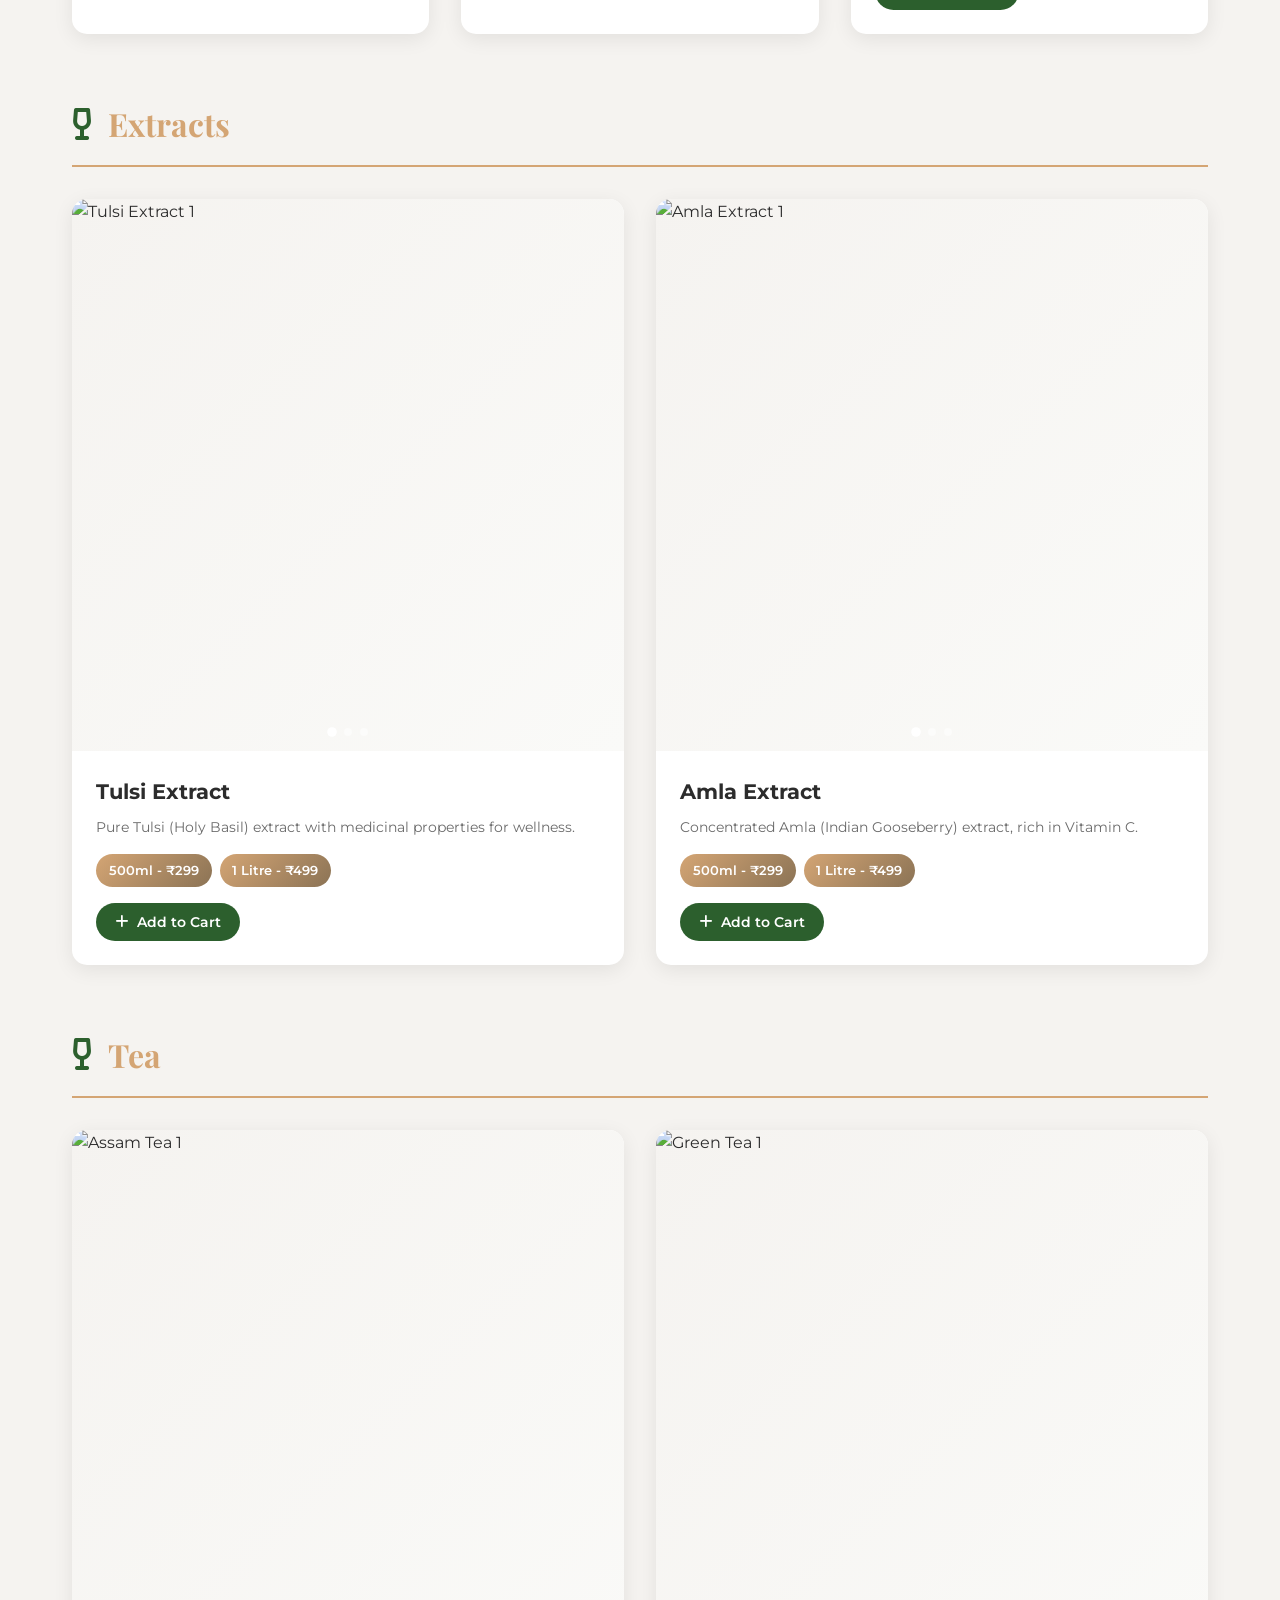
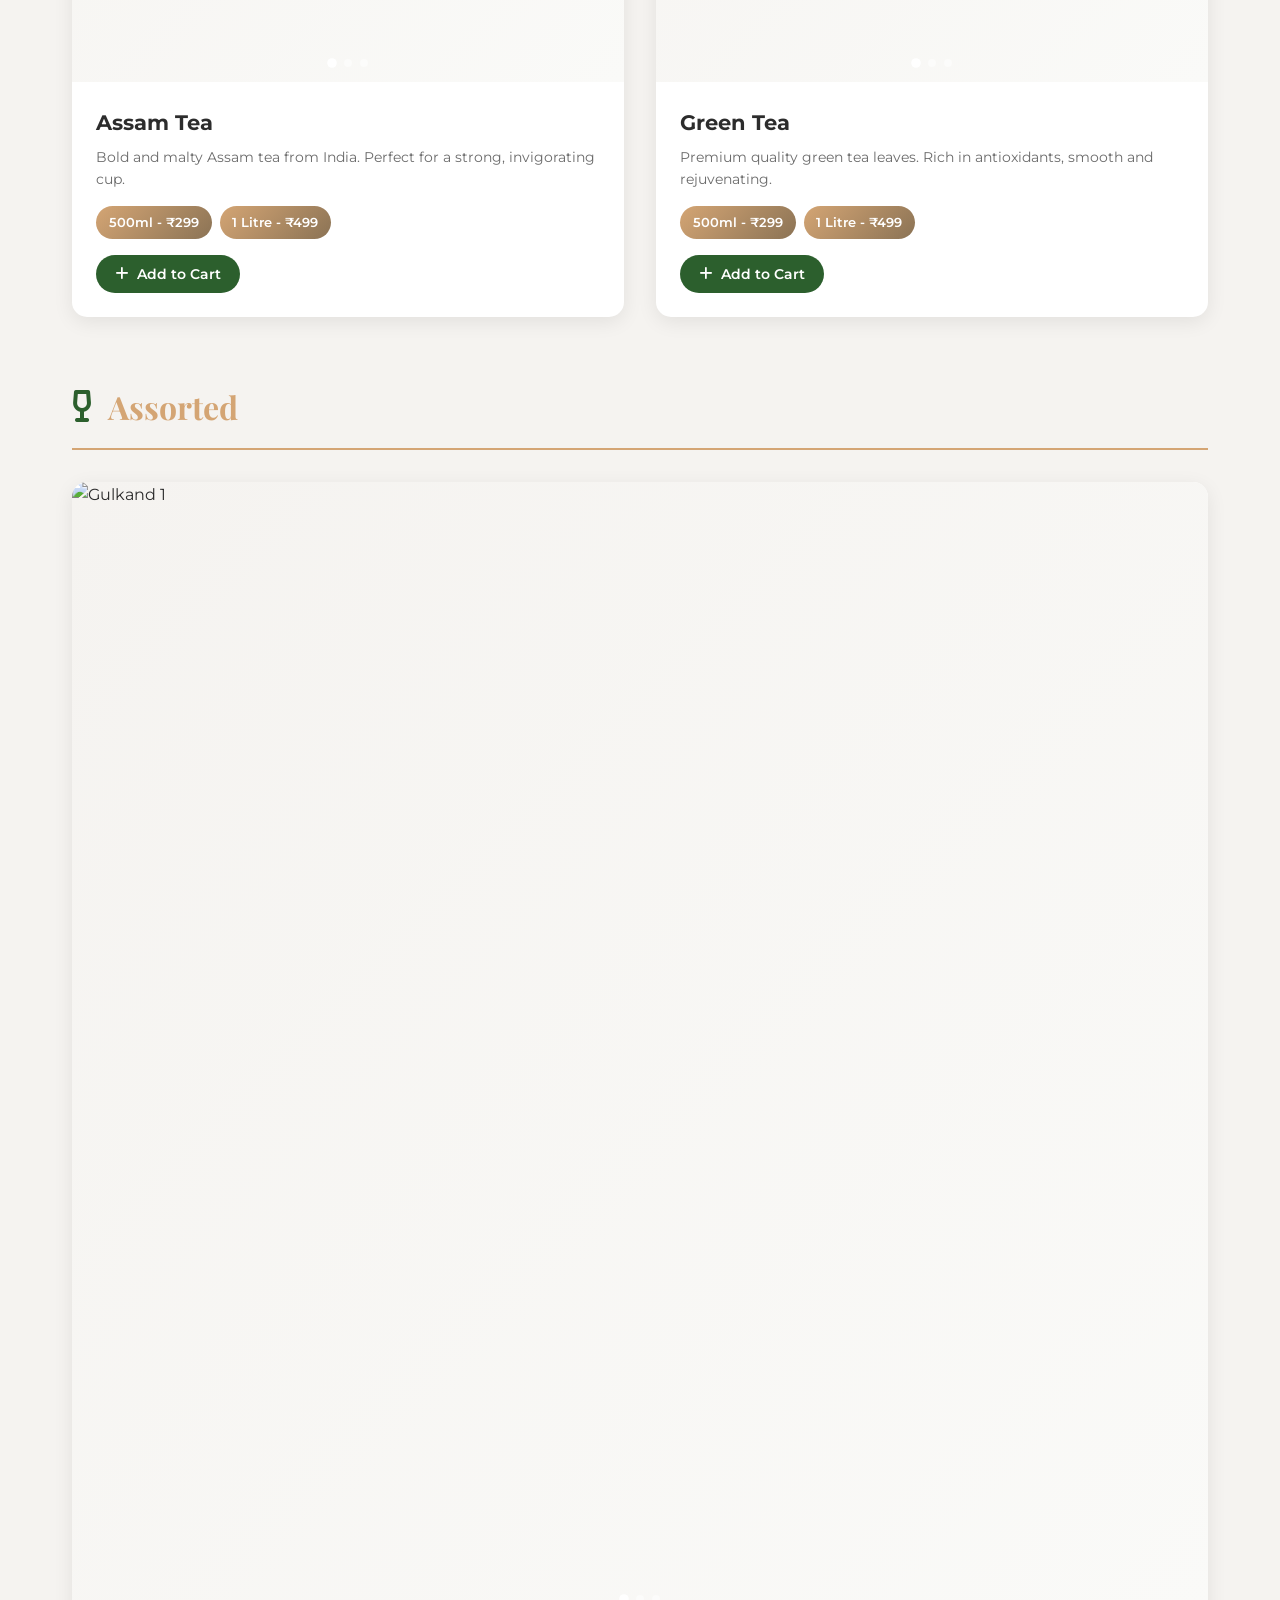
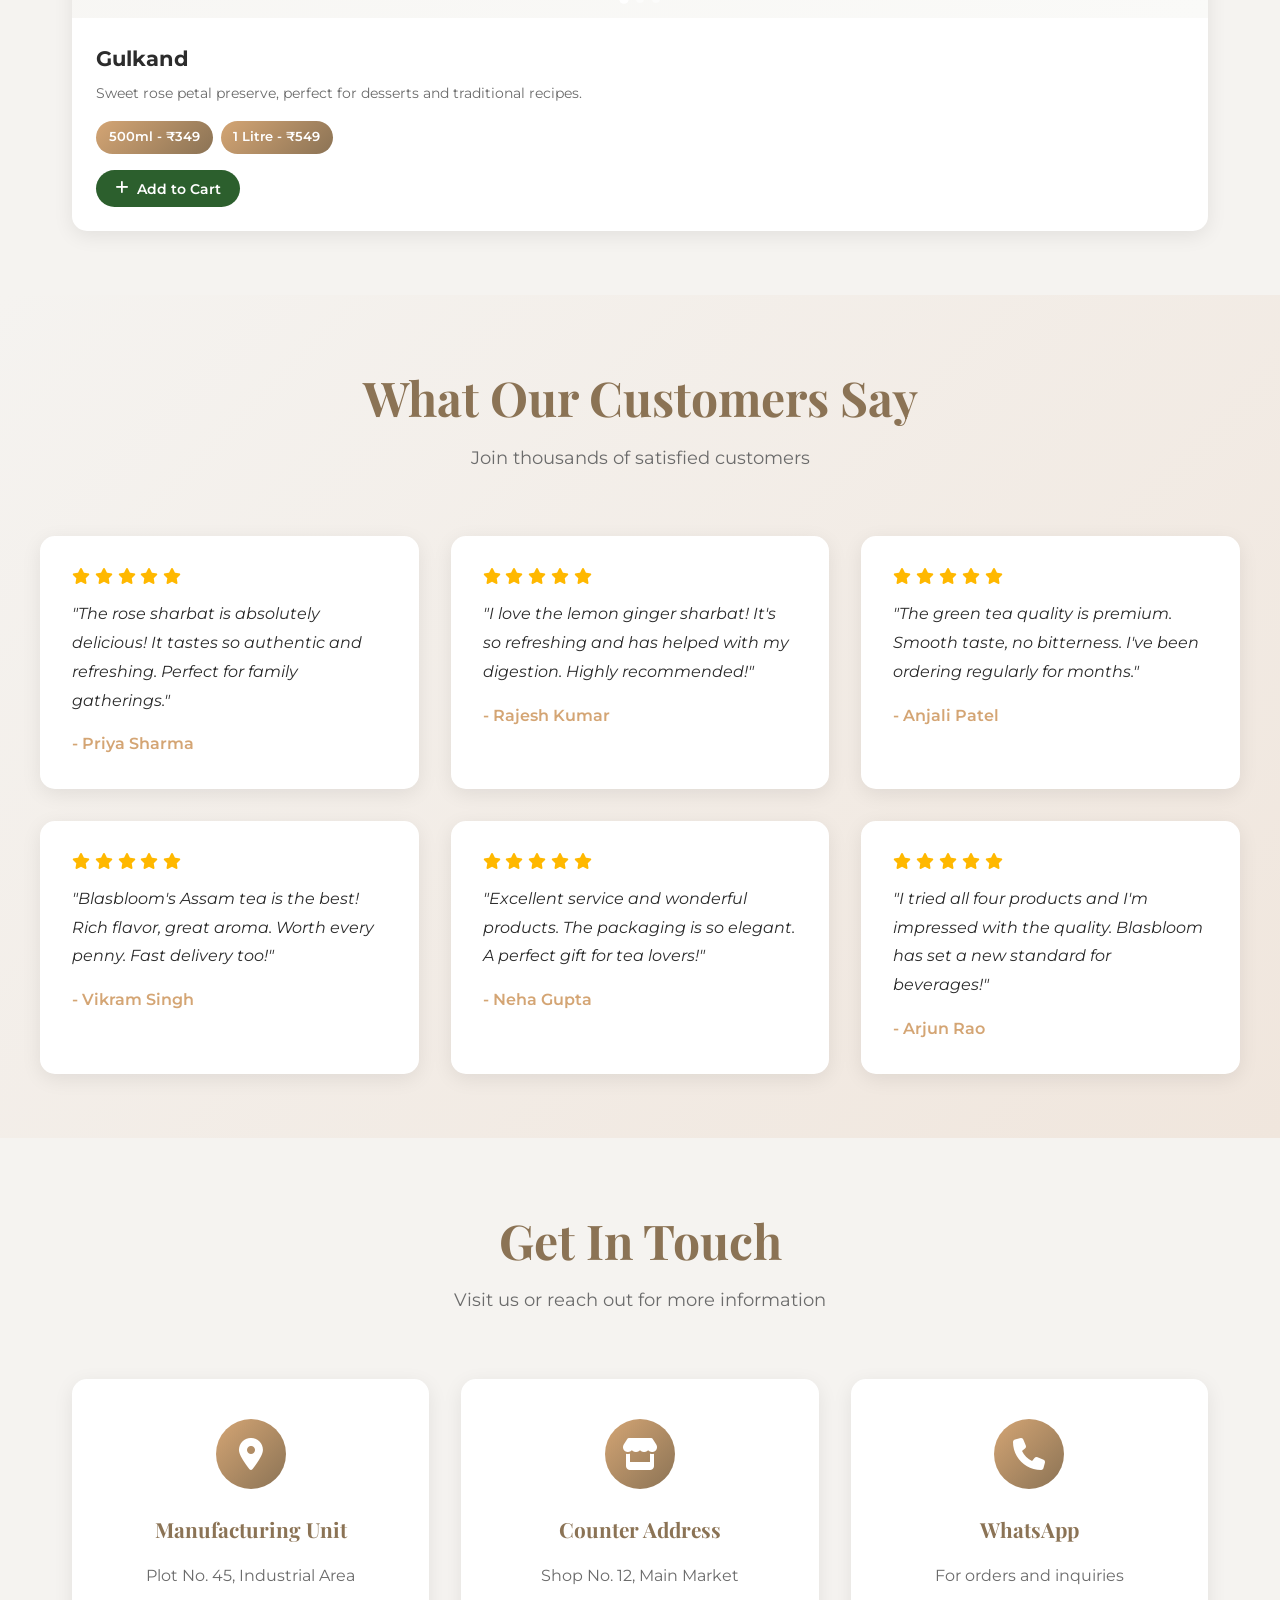
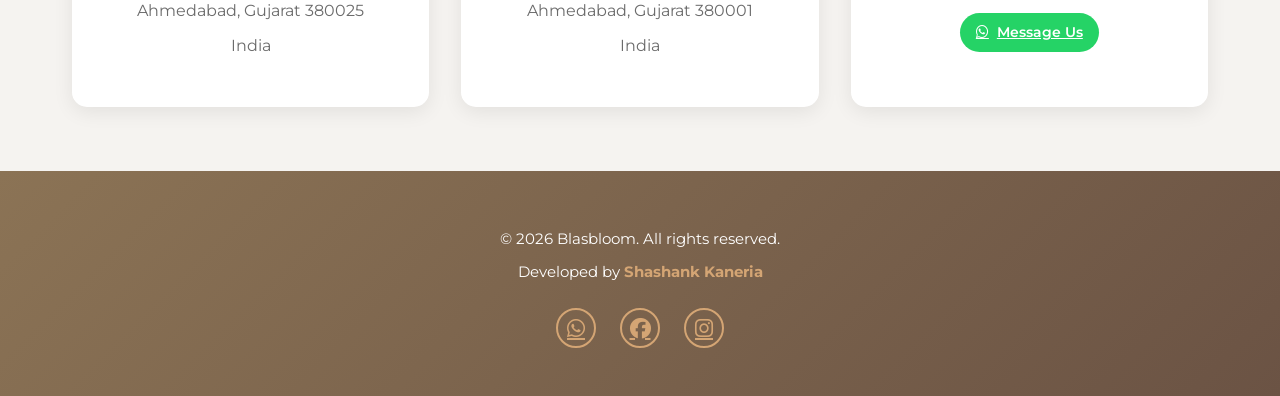
==== commit e4c531ec: "Updated image paths" ====
--- a/Blasbloom/index.html
+++ b/Blasbloom/index.html
@@ -38,16 +38,16 @@
             </button>
         </div>
         <div class="hero-background">
-            <img src="/img/sharbat/rose1.png?w=200&h=200&fit=crop" alt="beverage" class="hero-image hero-image-1">
-            <img src="/img/sharbat/rose2.png?w=200&h=200&fit=crop" alt="beverage" class="hero-image hero-image-2">
-            <img src="/img/sharbat/rose3.png?w=200&h=200&fit=crop" alt="beverage" class="hero-image hero-image-3">
-            <img src="/img/sharbat/khus1.png?w=200&h=200&fit=crop" alt="beverage" class="hero-image hero-image-4">
-            <img src="/img/sharbat/khus2.png?w=200&h=200&fit=crop" alt="beverage" class="hero-image hero-image-5">
-            <img src="/img/sharbat/khus3.png?w=200&h=200&fit=crop" alt="beverage" class="hero-image hero-image-6">
-            <img src="/img/sharbat/tulsi1.png?w=200&h=200&fit=crop" alt="beverage" class="hero-image hero-image-7">
-            <img src="/img/sharbat/tulsi2.png?w=200&h=200&fit=crop" alt="beverage" class="hero-image hero-image-8">
-            <img src="/img/sharbat/tulsi3.png?w=200&h=200&fit=crop" alt="beverage" class="hero-image hero-image-9">
-            <img src="/img/sharbat/amlA1.png?w=200&h=200&fit=crop" alt="beverage" class="hero-image hero-image-10">
+            <img src="img/rose1.png?w=200&h=200&fit=crop" alt="beverage" class="hero-image hero-image-1">
+            <img src="img/rose2.png?w=200&h=200&fit=crop" alt="beverage" class="hero-image hero-image-2">
+            <img src="img/rose3.png?w=200&h=200&fit=crop" alt="beverage" class="hero-image hero-image-3">
+            <img src="img/khus1.png?w=200&h=200&fit=crop" alt="beverage" class="hero-image hero-image-4">
+            <img src="img/khus2.png?w=200&h=200&fit=crop" alt="beverage" class="hero-image hero-image-5">
+            <img src="img/khus3.png?w=200&h=200&fit=crop" alt="beverage" class="hero-image hero-image-6">
+            <img src="img/tulsi1.png?w=200&h=200&fit=crop" alt="beverage" class="hero-image hero-image-7">
+            <img src="img/tulsi2.png?w=200&h=200&fit=crop" alt="beverage" class="hero-image hero-image-8">
+            <img src="img/tulsi3.png?w=200&h=200&fit=crop" alt="beverage" class="hero-image hero-image-9">
+            <img src="img/amlA1.png?w=200&h=200&fit=crop" alt="beverage" class="hero-image hero-image-10">
         </div>
     </section>
 
